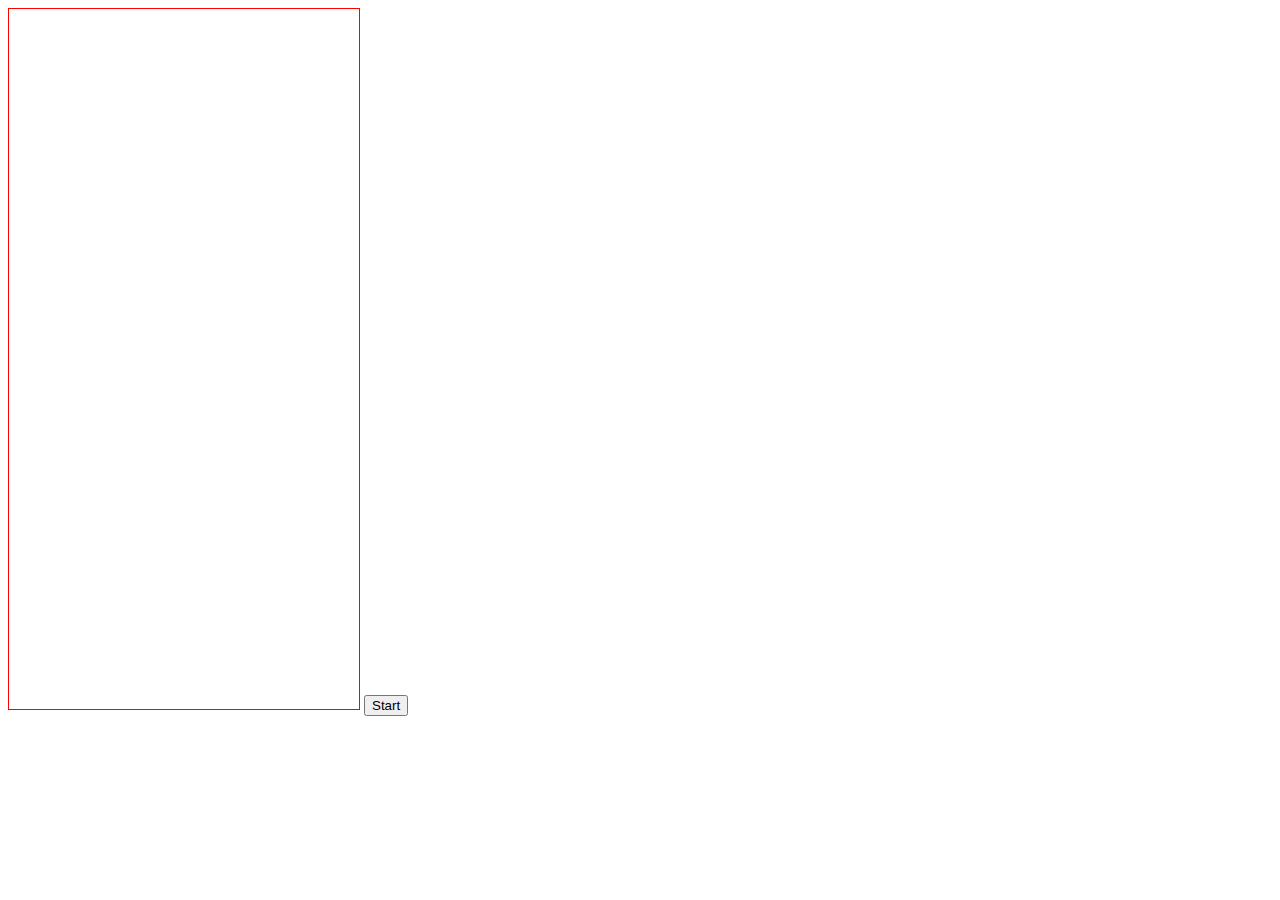
==== index.html @ 2ddc7a37 "board created. It can draw itself" ====
<!DOCTYPE html>
<html lang="en">

<head>
    <meta charset="UTF-8">
    <meta name="viewport" content="width=device-width, initial-scale=1.0">
    <meta http-equiv="X-UA-Compatible" content="ie=edge">
    <link rel="stylesheet" href="https://stackpath.bootstrapcdn.com/bootstrap/4.1.1/css/bootstrap.min.css" integrity="sha384-WskhaSGFgHYWDcbwN70/dfYBj47jz9qbsMId/iRN3ewGhXQFZCSftd1LZCfmhktB"
        crossorigin="anonymous">
    <link type="text/css" href="css/main.css" rel="stylesheet">
    <script src="https://code.jquery.com/jquery-3.3.1.slim.min.js" integrity="sha384-q8i/X+965DzO0rT7abK41JStQIAqVgRVzpbzo5smXKp4YfRvH+8abtTE1Pi6jizo"
        crossorigin="anonymous"></script>
    <script src="https://cdnjs.cloudflare.com/ajax/libs/popper.js/1.14.3/umd/popper.min.js" integrity="sha384-ZMP7rVo3mIykV+2+9J3UJ46jBk0WLaUAdn689aCwoqbBJiSnjAK/l8WvCWPIPm49"
        crossorigin="anonymous"></script>
    <script src="https://stackpath.bootstrapcdn.com/bootstrap/4.1.1/js/bootstrap.min.js" integrity="sha384-smHYKdLADwkXOn1EmN1qk/HfnUcbVRZyYmZ4qpPea6sjB/pTJ0euyQp0Mk8ck+5T"
        crossorigin="anonymous"></script>
        <script type="text/javascript" src="js/piece.js"></script>
        <script type="text/javascript" src="js/board.js"></script>
        <script type="text/javascript" src="js/game.js"></script>
        <script type="text/javascript" src="js/main.js"></script>
    <title>Triste</title>
</head>

<body>
    <canvas id="triste" width="350px" height="700px"></canvas>
    <button id="start" type="button" class="btn btn-primary">Start</button>
</body>

</html>
---- css/main.css ----
#triste{border:1px solid red}
/*# sourceMappingURL=main.css.map */
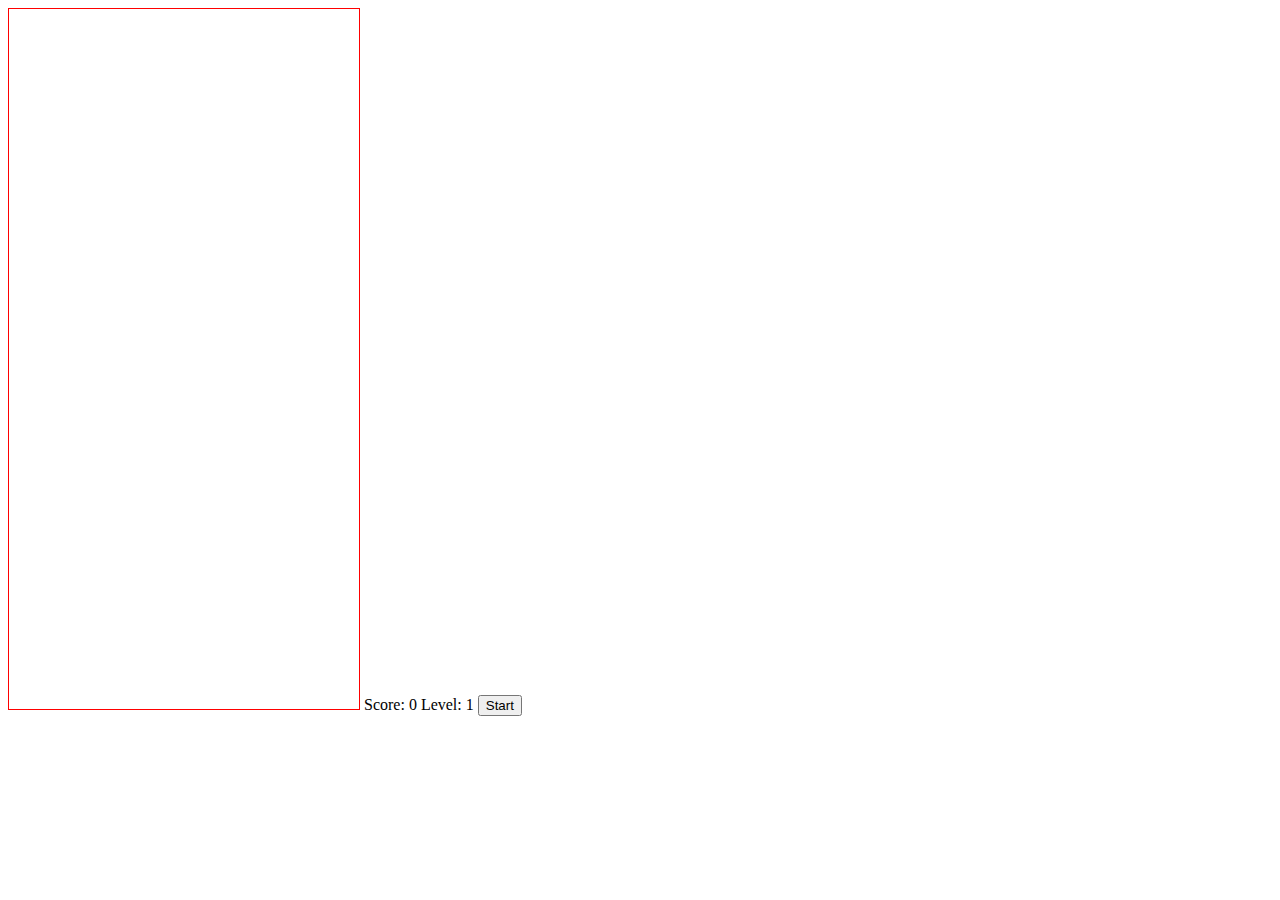
==== commit a63b12ba: "score, level and next piece added" ====
--- a/index.html
+++ b/index.html
@@ -23,6 +23,8 @@
 
 <body>
     <canvas id="triste" width="350px" height="700px"></canvas>
+    <label id="score">Score: 0</label>
+    <label id="level">Level: 1</label>
     <button id="start" type="button" class="btn btn-primary">Start</button>
 </body>
 
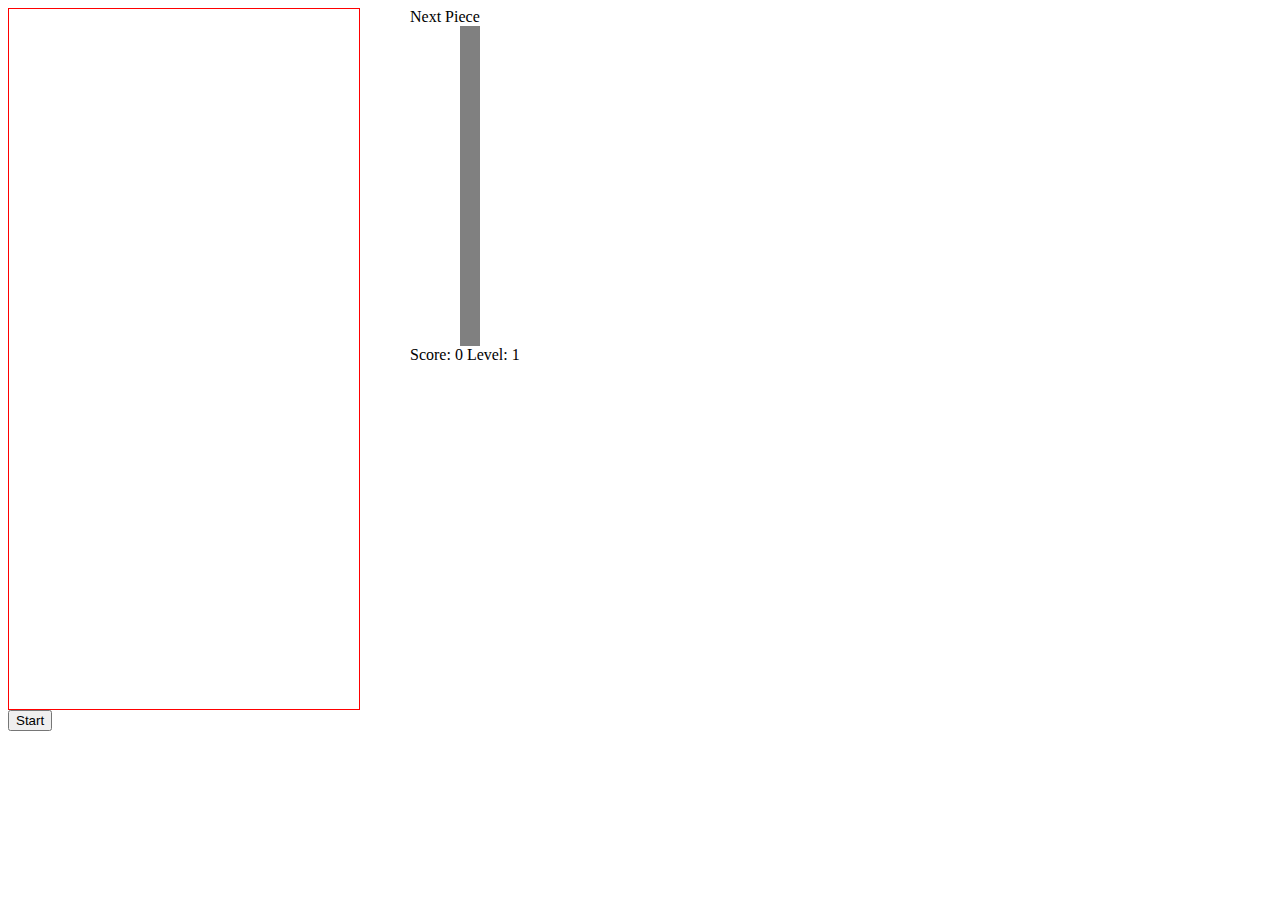
==== commit 6d94c753: "I can draw the next piece" ====
--- a/index.html
+++ b/index.html
@@ -22,9 +22,40 @@
 </head>
 
 <body>
-    <canvas id="triste" width="350px" height="700px"></canvas>
-    <label id="score">Score: 0</label>
-    <label id="level">Level: 1</label>
+    <div class="container">
+        <canvas id="triste" width="350px" height="700px"></canvas>
+        <div class="game-data">
+            <div id="next-piece">
+                <label>Next Piece</label>
+                <div class="row">
+                    <div class="little-square" id="0-0"></div>
+                    <div class="little-square" id="0-1"></div>
+                    <div class="little-square" id="0-2"></div>
+                    <div class="little-square" id="0-3"></div>
+                </div>
+                <div class="row">
+                    <div class="little-square" id="1-0"></div>
+                    <div class="little-square" id="1-1"></div>
+                    <div class="little-square" id="1-2"></div>
+                    <div class="little-square" id="1-3"></div>
+                </div>
+                <div class="row">
+                    <div class="little-square" id="2-0"></div>
+                    <div class="little-square" id="2-1"></div>
+                    <div class="little-square" id="2-2"></div>
+                    <div class="little-square" id="2-3"></div>
+                </div>
+                <div class="row">
+                    <div class="little-square" id="3-0"></div>
+                    <div class="little-square" id="3-1"></div>
+                    <div class="little-square" id="3-2"></div>
+                    <div class="little-square" id="3-3"></div>
+                </div>
+            </div>
+            <label id="score">Score: 0</label>
+            <label id="level">Level: 1</label>
+        </div>
+    </div>
     <button id="start" type="button" class="btn btn-primary">Start</button>
 </body>
 
--- a/css/main.css
+++ b/css/main.css
@@ -1,2 +1,2 @@
-#triste{border:1px solid red}
+#triste{border:1px solid red}#nextPiece{display:flex}.row{margin:0 50px}.container{display:flex}.game-data{padding-left:50px}.little-square{width:20px;height:20px;background:gray}
 /*# sourceMappingURL=main.css.map */
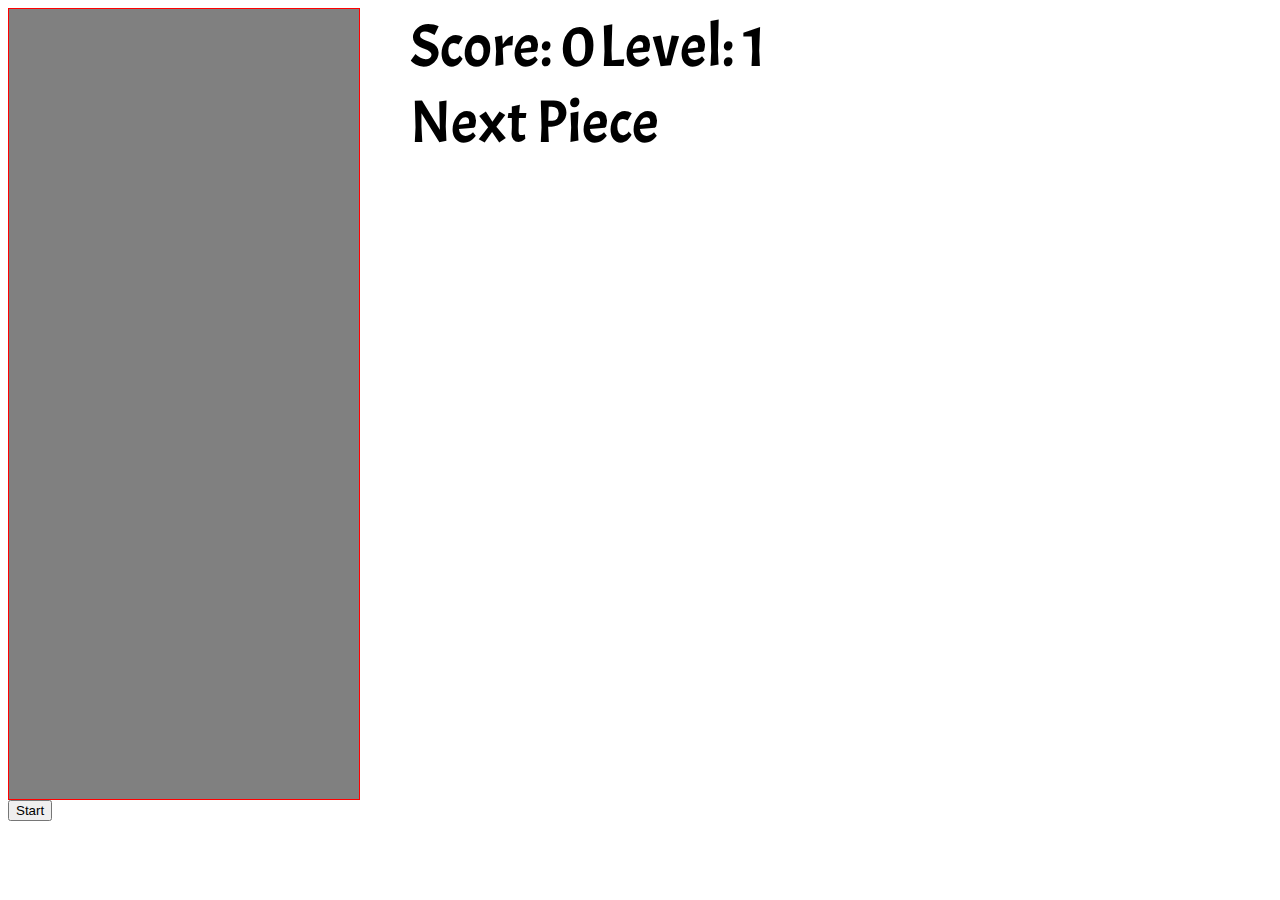
==== commit 4097ec22: "now working on visual aspect" ====
--- a/index.html
+++ b/index.html
@@ -19,12 +19,18 @@
         <script type="text/javascript" src="js/game.js"></script>
         <script type="text/javascript" src="js/main.js"></script>
     <title>Triste</title>
+
+    <link href="https://fonts.googleapis.com/css?family=Acme" rel="stylesheet">
 </head>
 
 <body>
     <div class="container">
         <canvas id="triste" width="350px" height="700px"></canvas>
         <div class="game-data">
+            <div class="data">
+                <label id="score">Score: 0</label>
+                <label id="level">Level: 1</label>
+            </div>
             <div id="next-piece">
                 <label>Next Piece</label>
                 <div class="row">
@@ -52,8 +58,6 @@
                     <div class="little-square" id="3-3"></div>
                 </div>
             </div>
-            <label id="score">Score: 0</label>
-            <label id="level">Level: 1</label>
         </div>
     </div>
     <button id="start" type="button" class="btn btn-primary">Start</button>
--- a/css/main.css
+++ b/css/main.css
@@ -1,2 +1,2 @@
-#triste{border:1px solid red}#nextPiece{display:flex}.row{margin:0 50px}.container{display:flex}.game-data{padding-left:50px}.little-square{width:20px;height:20px;background:gray}
+#triste{border:1px solid red;background:gray}#nextPiece{display:flex}.row{margin:0 50px;width:160px}.container{display:flex}.game-data{padding-left:50px;justify-content:space-around;flex-direction:column;display:flex}.little-square{width:40px;height:40px;background:transparent}label{font-size:60px;font-family:'Acme', sans-serif}
 /*# sourceMappingURL=main.css.map */
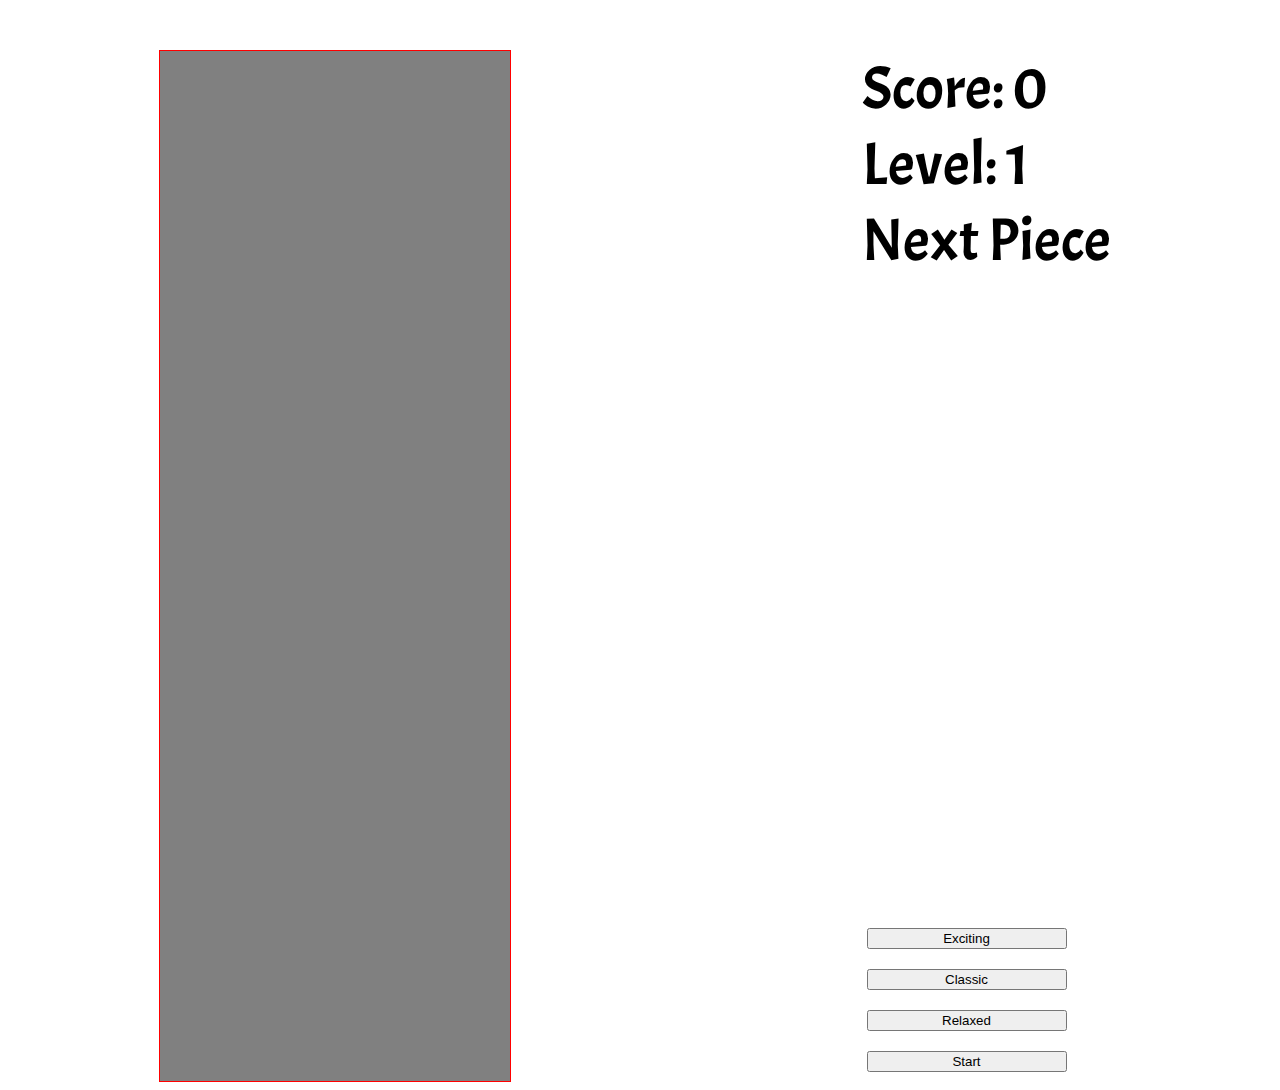
==== commit cc3d1632: "now with sound" ====
--- a/index.html
+++ b/index.html
@@ -14,10 +14,10 @@
         crossorigin="anonymous"></script>
     <script src="https://stackpath.bootstrapcdn.com/bootstrap/4.1.1/js/bootstrap.min.js" integrity="sha384-smHYKdLADwkXOn1EmN1qk/HfnUcbVRZyYmZ4qpPea6sjB/pTJ0euyQp0Mk8ck+5T"
         crossorigin="anonymous"></script>
-        <script type="text/javascript" src="js/piece.js"></script>
-        <script type="text/javascript" src="js/board.js"></script>
-        <script type="text/javascript" src="js/game.js"></script>
-        <script type="text/javascript" src="js/main.js"></script>
+    <script type="text/javascript" src="js/piece.js"></script>
+    <script type="text/javascript" src="js/board.js"></script>
+    <script type="text/javascript" src="js/game.js"></script>
+    <script type="text/javascript" src="js/main.js"></script>
     <title>Triste</title>
 
     <link href="https://fonts.googleapis.com/css?family=Acme" rel="stylesheet">
@@ -26,41 +26,48 @@
 <body>
     <div class="container">
         <canvas id="triste" width="350px" height="700px"></canvas>
-        <div class="game-data">
-            <div class="data">
-                <label id="score">Score: 0</label>
-                <label id="level">Level: 1</label>
+        <div id="data-container">   
+            <div class="game-data">
+                <div class="data">
+                    <label id="score">Score: 0</label>
+                    <label id="level">Level: 1</label>
+                </div>
+                <div id="next-piece">
+                    <label>Next Piece</label>
+                    <div class="row">
+                        <div class="little-square" id="0-0"></div>
+                        <div class="little-square" id="0-1"></div>
+                        <div class="little-square" id="0-2"></div>
+                        <div class="little-square" id="0-3"></div>
+                    </div>
+                    <div class="row">
+                        <div class="little-square" id="1-0"></div>
+                        <div class="little-square" id="1-1"></div>
+                        <div class="little-square" id="1-2"></div>
+                        <div class="little-square" id="1-3"></div>
+                    </div>
+                    <div class="row">
+                        <div class="little-square" id="2-0"></div>
+                        <div class="little-square" id="2-1"></div>
+                        <div class="little-square" id="2-2"></div>
+                        <div class="little-square" id="2-3"></div>
+                    </div>
+                    <div class="row">
+                        <div class="little-square" id="3-0"></div>
+                        <div class="little-square" id="3-1"></div>
+                        <div class="little-square" id="3-2"></div>
+                        <div class="little-square" id="3-3"></div>
+                    </div>
+                </div>
             </div>
-            <div id="next-piece">
-                <label>Next Piece</label>
-                <div class="row">
-                    <div class="little-square" id="0-0"></div>
-                    <div class="little-square" id="0-1"></div>
-                    <div class="little-square" id="0-2"></div>
-                    <div class="little-square" id="0-3"></div>
-                </div>
-                <div class="row">
-                    <div class="little-square" id="1-0"></div>
-                    <div class="little-square" id="1-1"></div>
-                    <div class="little-square" id="1-2"></div>
-                    <div class="little-square" id="1-3"></div>
-                </div>
-                <div class="row">
-                    <div class="little-square" id="2-0"></div>
-                    <div class="little-square" id="2-1"></div>
-                    <div class="little-square" id="2-2"></div>
-                    <div class="little-square" id="2-3"></div>
-                </div>
-                <div class="row">
-                    <div class="little-square" id="3-0"></div>
-                    <div class="little-square" id="3-1"></div>
-                    <div class="little-square" id="3-2"></div>
-                    <div class="little-square" id="3-3"></div>
-                </div>
+            <div id="game-mode">
+                <button type="button" class="btn btn-danger level" id="exciting" >Exciting</button>
+                <button type="button" class="btn btn-warning level" id="classic" >Classic</button>
+                <button type="button" class="btn btn-success level" id="relaxed" >Relaxed</button>
+                <button type="button" class="btn btn-primary" id="start" >Start</button>
             </div>
         </div>
     </div>
-    <button id="start" type="button" class="btn btn-primary">Start</button>
 </body>
 
 </html>--- a/css/main.css
+++ b/css/main.css
@@ -1,2 +1,2 @@
-#triste{border:1px solid red;background:gray}#nextPiece{display:flex}.row{margin:0 50px;width:160px}.container{display:flex}.game-data{padding-left:50px;justify-content:space-around;flex-direction:column;display:flex}.little-square{width:40px;height:40px;background:transparent}label{font-size:60px;font-family:'Acme', sans-serif}
+label{font-size:60px;font-family:'Acme', sans-serif}.container{margin-top:50px;display:flex;justify-content:space-around}.container #triste{border:1px solid red;background:gray}.container #data-container{display:flex;flex-direction:column;justify-content:space-between}.container #data-container .game-data{padding-left:50px;justify-content:space-around;flex-direction:column;display:flex}.container #data-container .game-data .data{display:flex;flex-direction:column}.container #data-container .game-data #next-piece .row{margin:0 50px;width:160px}.container #data-container .game-data #next-piece .little-square{width:40px;height:40px}.container #data-container #game-mode{display:flex;flex-direction:column;align-items:center}.container #data-container #game-mode button{width:200px;margin:10px 0}.container #data-container #game-mode button:disabled{font-size:1.5em}
 /*# sourceMappingURL=main.css.map */
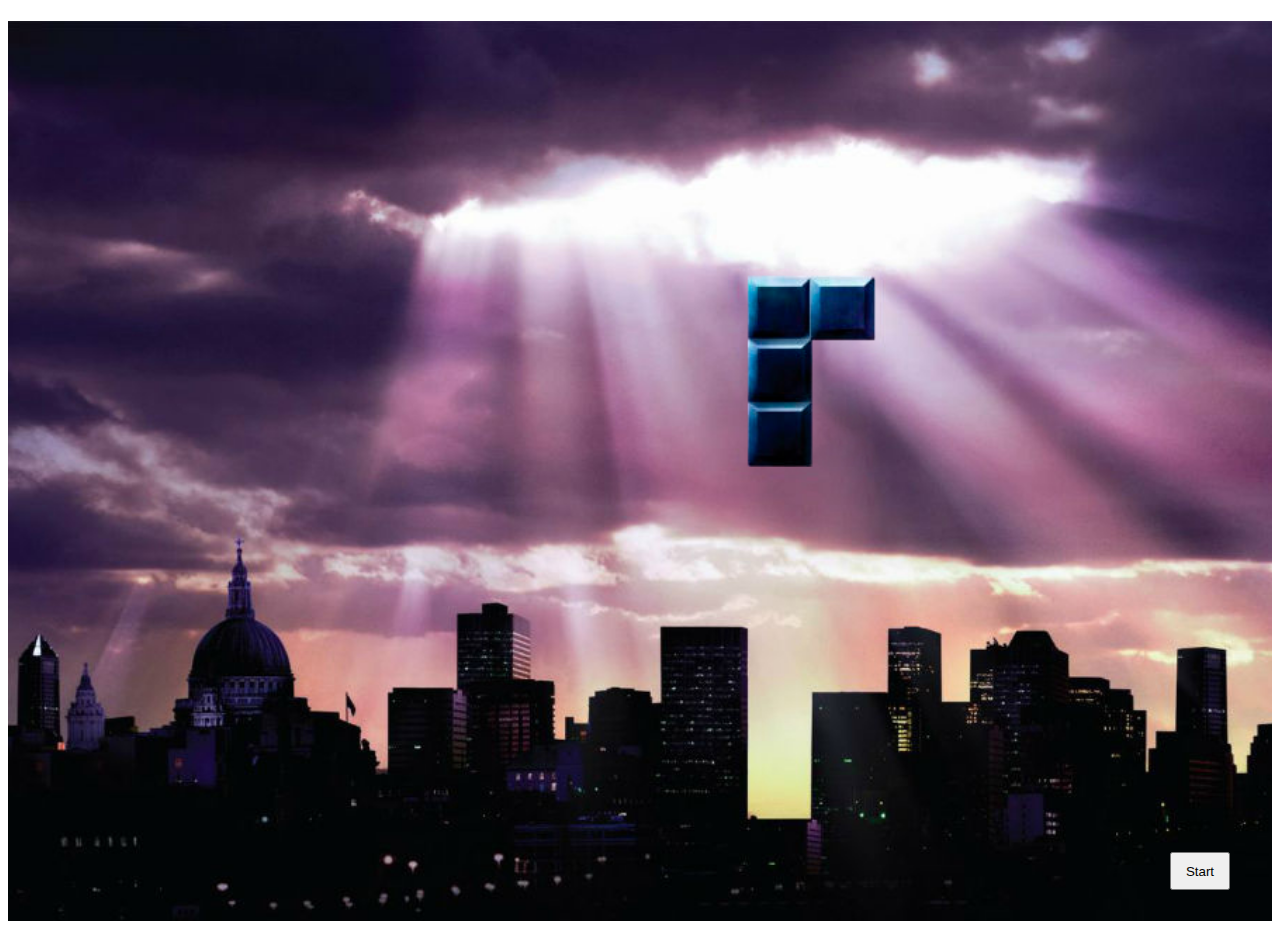
==== commit fb750964: "with first page" ====
--- a/index.html
+++ b/index.html
@@ -1,73 +1,31 @@
 <!DOCTYPE html>
 <html lang="en">
-
 <head>
-    <meta charset="UTF-8">
-    <meta name="viewport" content="width=device-width, initial-scale=1.0">
-    <meta http-equiv="X-UA-Compatible" content="ie=edge">
-    <link rel="stylesheet" href="https://stackpath.bootstrapcdn.com/bootstrap/4.1.1/css/bootstrap.min.css" integrity="sha384-WskhaSGFgHYWDcbwN70/dfYBj47jz9qbsMId/iRN3ewGhXQFZCSftd1LZCfmhktB"
-        crossorigin="anonymous">
-    <link type="text/css" href="css/main.css" rel="stylesheet">
-    <script src="https://code.jquery.com/jquery-3.3.1.slim.min.js" integrity="sha384-q8i/X+965DzO0rT7abK41JStQIAqVgRVzpbzo5smXKp4YfRvH+8abtTE1Pi6jizo"
-        crossorigin="anonymous"></script>
-    <script src="https://cdnjs.cloudflare.com/ajax/libs/popper.js/1.14.3/umd/popper.min.js" integrity="sha384-ZMP7rVo3mIykV+2+9J3UJ46jBk0WLaUAdn689aCwoqbBJiSnjAK/l8WvCWPIPm49"
-        crossorigin="anonymous"></script>
-    <script src="https://stackpath.bootstrapcdn.com/bootstrap/4.1.1/js/bootstrap.min.js" integrity="sha384-smHYKdLADwkXOn1EmN1qk/HfnUcbVRZyYmZ4qpPea6sjB/pTJ0euyQp0Mk8ck+5T"
-        crossorigin="anonymous"></script>
-    <script type="text/javascript" src="js/piece.js"></script>
-    <script type="text/javascript" src="js/board.js"></script>
-    <script type="text/javascript" src="js/game.js"></script>
-    <script type="text/javascript" src="js/main.js"></script>
-    <title>Triste</title>
-
-    <link href="https://fonts.googleapis.com/css?family=Acme" rel="stylesheet">
+  <meta charset="UTF-8">
+  <meta name="viewport" content="width=device-width, initial-scale=1.0">
+  <meta http-equiv="X-UA-Compatible" content="ie=edge">
+  <link rel="stylesheet" href="https://stackpath.bootstrapcdn.com/bootstrap/4.1.1/css/bootstrap.min.css" integrity="sha384-WskhaSGFgHYWDcbwN70/dfYBj47jz9qbsMId/iRN3ewGhXQFZCSftd1LZCfmhktB"
+  crossorigin="anonymous">
+<script src="https://code.jquery.com/jquery-3.3.1.slim.min.js" integrity="sha384-q8i/X+965DzO0rT7abK41JStQIAqVgRVzpbzo5smXKp4YfRvH+8abtTE1Pi6jizo"
+  crossorigin="anonymous"></script>
+<script src="https://cdnjs.cloudflare.com/ajax/libs/popper.js/1.14.3/umd/popper.min.js" integrity="sha384-ZMP7rVo3mIykV+2+9J3UJ46jBk0WLaUAdn689aCwoqbBJiSnjAK/l8WvCWPIPm49"
+  crossorigin="anonymous"></script>
+<script src="https://stackpath.bootstrapcdn.com/bootstrap/4.1.1/js/bootstrap.min.js" integrity="sha384-smHYKdLADwkXOn1EmN1qk/HfnUcbVRZyYmZ4qpPea6sjB/pTJ0euyQp0Mk8ck+5T"
+  crossorigin="anonymous"></script>
+  <link href="css/index.css" type="text/css" rel="stylesheet">
+  <link href="https://fonts.googleapis.com/css?family=Acme" rel="stylesheet">
+  <title>Tris-te... Like tetris but worse...</title>
 </head>
-
 <body>
-    <div class="container">
-        <canvas id="triste" width="350px" height="700px"></canvas>
-        <div id="data-container">   
-            <div class="game-data">
-                <div class="data">
-                    <label id="score">Score: 0</label>
-                    <label id="level">Level: 1</label>
-                </div>
-                <div id="next-piece">
-                    <label>Next Piece</label>
-                    <div class="row">
-                        <div class="little-square" id="0-0"></div>
-                        <div class="little-square" id="0-1"></div>
-                        <div class="little-square" id="0-2"></div>
-                        <div class="little-square" id="0-3"></div>
-                    </div>
-                    <div class="row">
-                        <div class="little-square" id="1-0"></div>
-                        <div class="little-square" id="1-1"></div>
-                        <div class="little-square" id="1-2"></div>
-                        <div class="little-square" id="1-3"></div>
-                    </div>
-                    <div class="row">
-                        <div class="little-square" id="2-0"></div>
-                        <div class="little-square" id="2-1"></div>
-                        <div class="little-square" id="2-2"></div>
-                        <div class="little-square" id="2-3"></div>
-                    </div>
-                    <div class="row">
-                        <div class="little-square" id="3-0"></div>
-                        <div class="little-square" id="3-1"></div>
-                        <div class="little-square" id="3-2"></div>
-                        <div class="little-square" id="3-3"></div>
-                    </div>
-                </div>
-            </div>
-            <div id="game-mode">
-                <button type="button" class="btn btn-danger level" id="exciting" >Exciting</button>
-                <button type="button" class="btn btn-warning level" id="classic" >Classic</button>
-                <button type="button" class="btn btn-success level" id="relaxed" >Relaxed</button>
-                <button type="button" class="btn btn-primary" id="start" >Start</button>
-            </div>
-        </div>
-    </div>
+<!--   <div class="container">
+    <button class="btn btn-primary" id="start" ><a href="main.html">Start</a></button>
+  </div> -->
+  <div class="bg" id="piece"></div>
+  <div class="bg" id="background">
+    <h1>Tris-te...</h1>
+    <h2 id="primero"> Like "Tetris"...</h2>
+    <h2 id="segundo">...but worse...</h2>
+    <button type="button" class="btn btn-outline-info" id="start" >Start</button>
+  </div>  
 </body>
-
 </html>--- a/css/index.css
+++ b/css/index.css
@@ -0,0 +1,2 @@
+body{color:white;font-family:'Acme', sans-serif}h1{margin-left:50px;padding-top:50px;animation-name:show;animation-duration:5s;animation-delay:5s;opacity:0;animation-fill-mode:forwards}#primero{margin-left:100px;margin-top:50px;animation-name:show;animation-duration:5s;animation-delay:10s;opacity:0;animation-fill-mode:forwards}#segundo{margin-left:150px;margin-top:50px;animation-name:show;animation-duration:5s;animation-delay:15s;animation-fill-mode:forwards;opacity:0}@keyframes show{0%{opacity:0}100%{opacity:1}}.bg{width:100%;height:100vh}#background{background-image:url(../resources/portada.jpg);background-repeat:no-repeat;background-size:cover}#piece{background-image:url(../resources/pieza.png);background-repeat:no-repeat;background-size:cover;position:absolute;animation-name:moving;animation-iteration-count:infinite;animation-duration:5s;animation-delay:20s}@keyframes moving{0%{margin-top:0}50%{margin-top:23.5%}}a{text-decoration:none;color:white;margin:0 auto;font-size:4em}button{width:60px;height:38px;position:fixed;bottom:10px;right:50px;animation-name:button;animation-duration:5s;animation-delay:25s;animation-fill-mode:forwards}@keyframes button{0%{width:60px;height:38px}100%{width:400px;height:100px}}
+/*# sourceMappingURL=index.css.map */
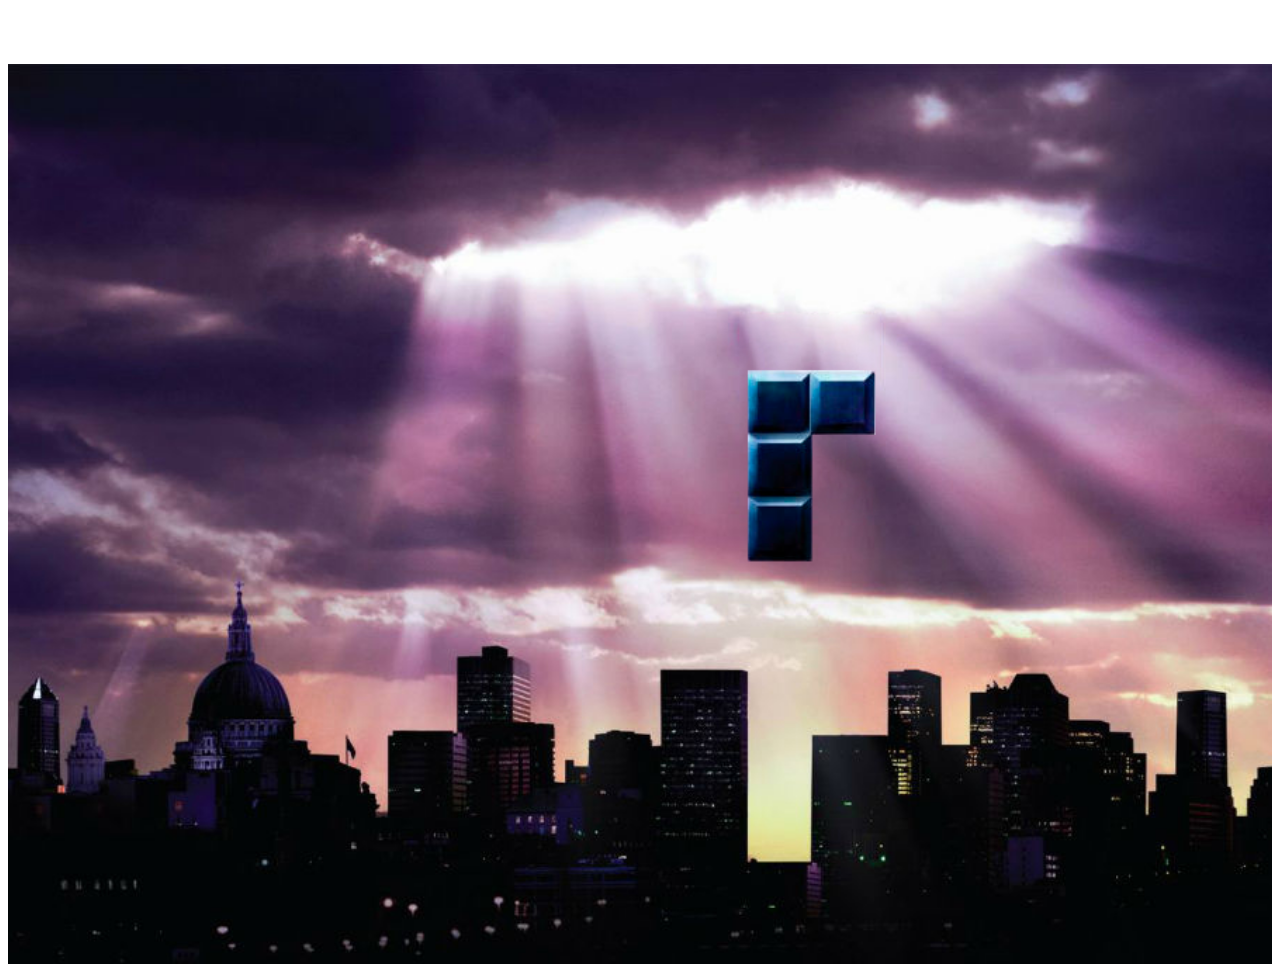
==== commit 711af991: "fixing some stuff" ====
--- a/index.html
+++ b/index.html
@@ -17,15 +17,12 @@
   <title>Tris-te... Like tetris but worse...</title>
 </head>
 <body>
-<!--   <div class="container">
-    <button class="btn btn-primary" id="start" ><a href="main.html">Start</a></button>
-  </div> -->
   <div class="bg" id="piece"></div>
   <div class="bg" id="background">
     <h1>Tris-te...</h1>
     <h2 id="primero"> Like "Tetris"...</h2>
     <h2 id="segundo">...but worse...</h2>
-    <button type="button" class="btn btn-outline-info" id="start" >Start</button>
+    <a href="main.html"><button type="button" class="btn btn-outline-info" id="start">Start</button></a>
   </div>  
 </body>
 </html>--- a/css/index.css
+++ b/css/index.css
@@ -1,2 +1,2 @@
-body{color:white;font-family:'Acme', sans-serif}h1{margin-left:50px;padding-top:50px;animation-name:show;animation-duration:5s;animation-delay:5s;opacity:0;animation-fill-mode:forwards}#primero{margin-left:100px;margin-top:50px;animation-name:show;animation-duration:5s;animation-delay:10s;opacity:0;animation-fill-mode:forwards}#segundo{margin-left:150px;margin-top:50px;animation-name:show;animation-duration:5s;animation-delay:15s;animation-fill-mode:forwards;opacity:0}@keyframes show{0%{opacity:0}100%{opacity:1}}.bg{width:100%;height:100vh}#background{background-image:url(../resources/portada.jpg);background-repeat:no-repeat;background-size:cover}#piece{background-image:url(../resources/pieza.png);background-repeat:no-repeat;background-size:cover;position:absolute;animation-name:moving;animation-iteration-count:infinite;animation-duration:5s;animation-delay:20s}@keyframes moving{0%{margin-top:0}50%{margin-top:23.5%}}a{text-decoration:none;color:white;margin:0 auto;font-size:4em}button{width:60px;height:38px;position:fixed;bottom:10px;right:50px;animation-name:button;animation-duration:5s;animation-delay:25s;animation-fill-mode:forwards}@keyframes button{0%{width:60px;height:38px}100%{width:400px;height:100px}}
+body{color:white;font-family:'Acme', sans-serif;overflow:hidden}h1{margin-left:50px;padding-top:50px;animation-name:show;animation-duration:5s;animation-delay:5s;opacity:0;animation-fill-mode:forwards;font-size:6em}#primero{margin-left:100px;margin-top:50px;animation-name:show;animation-duration:5s;animation-delay:10s;opacity:0;animation-fill-mode:forwards;font-size:4em}#segundo{margin-left:150px;margin-top:50px;animation-name:show;animation-duration:5s;animation-delay:15s;animation-fill-mode:forwards;opacity:0;font-size:4em}@keyframes show{0%{opacity:0}100%{opacity:1}}.bg{width:100%;height:100vh}#background{background-image:url(../resources/portada.jpg);background-repeat:no-repeat;background-size:cover}#piece{background-image:url(../resources/pieza.png);background-repeat:no-repeat;background-size:cover;position:absolute;animation-name:moving;animation-fill-mode:forwards;animation-duration:20s;animation-delay:1s;margin-top:-300px}@keyframes moving{0%{margin-top:-300px}100%{margin-top:0}}a{text-decoration:none}button{width:60px;height:38px;position:fixed;bottom:10px;right:50px;animation-name:button;animation-duration:5s;animation-delay:15s;animation-fill-mode:forwards;opacity:0}@keyframes button{0%{opacity:0;width:60px;height:38px}100%{width:400px;height:100px;opacity:1}}
 /*# sourceMappingURL=index.css.map */
